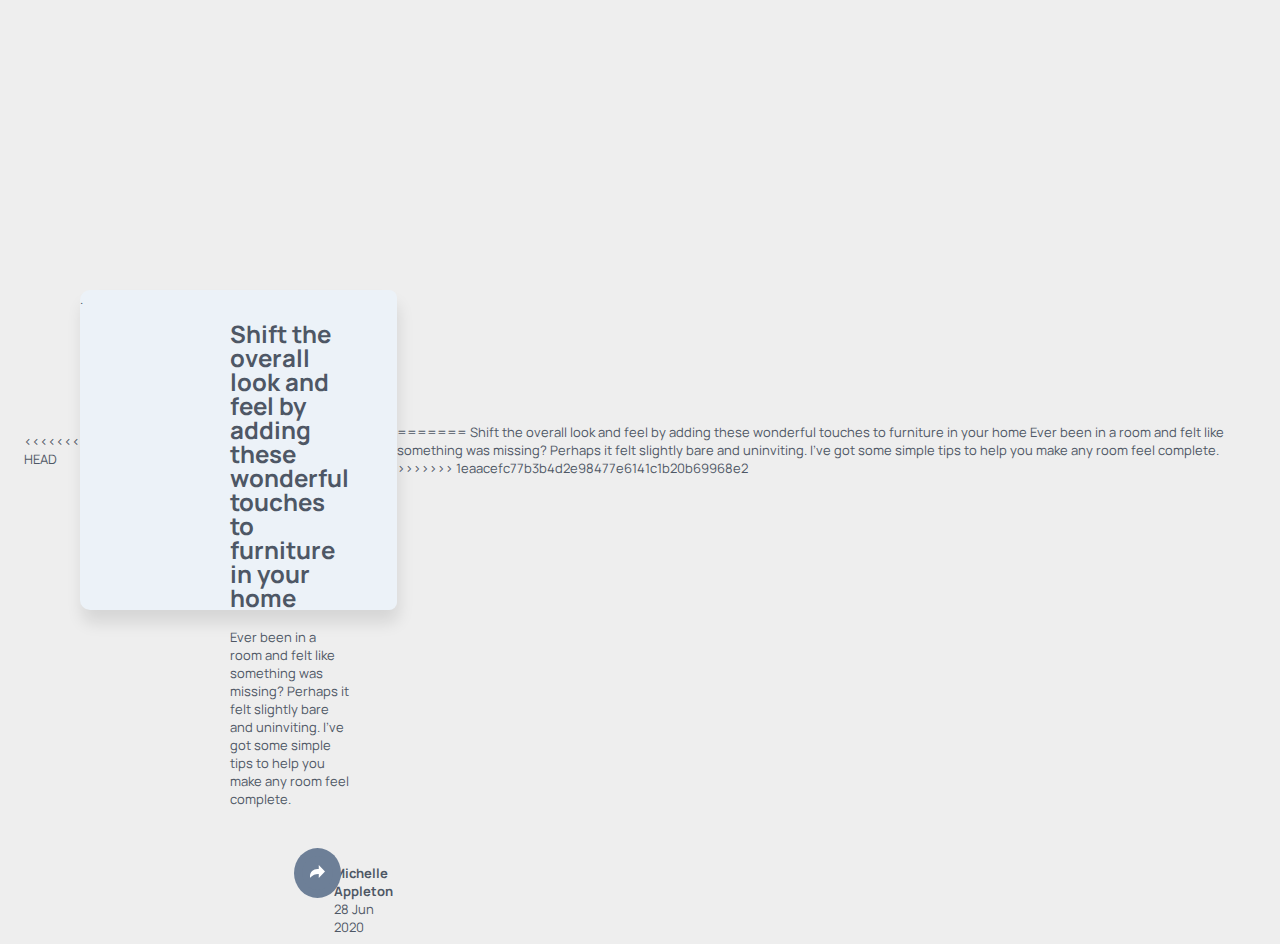
==== challenge1/index.html @ 692d2032 "Task DOne" ====
<!DOCTYPE html>
<html lang="en">
<head>
  <meta charset="UTF-8">
  <meta name="viewport" content="width=device-width, initial-scale=1.0"> <!-- displays site properly based on user's device -->
  <meta http-equiv="X-UA-Compatible" content="ie=edge">
  <link rel="icon" type="image/png" sizes="32x32" href="./images/favicon-32x32.png">
  <link href="https://fonts.googleapis.com/css2?family=Manrope:wght@500&display=swap" rel="stylesheet">
  <link rel="stylesheet" href="style.css">
  <title>Article</title>
  
<<<<<<< HEAD
</head>
<body>

 <div class="article">
   
     <div class="image">.
       <div class="bg"></div>
     </div>
   
   <div class="info">
     <h2 class="post_title">Shift the overall look and feel by adding these wonderful 
      touches to furniture in your home
      </h2>
     <p class="post_snippet"><br>Ever been in a room and felt like something was missing? Perhaps 
      it felt slightly bare and uninviting. I’ve got some simple tips 
      to help you make any room feel complete.</p>
     <div class="meta">
       <span class="pic"></span>
       <span class="publcation_info">
        <a href="#" class="author"><i class="author_icon"></i><strong>Michelle Appleton</strong></a><br>
        <span class="date"><i class="date"></i>28 Jun 2020</span>
       </span>
       <div class="tooltip">
         <div class="btn"><svg xmlns="http://www.w3.org/2000/svg" width="15" height="13"><path fill="white" d="M15 6.495L8.766.014V3.88H7.441C3.33 3.88 0 7.039 0 10.936v2.049l.589-.612C2.59 10.294 5.422 9.11 8.39 9.11h.375v3.867L15 6.495z"/></svg>
         </div>
        <span class="tooltiptext">
         <div class="share">SHARE</div>
         <div class="share"><a href="#" class"FB"><i><svg xmlns="http://www.w3.org/2000/svg" width="20" height="20"><path fill="#FFF" d="M18.896 0H1.104C.494 0 0 .494 0 1.104v17.793C0 19.506.494 20 1.104 20h9.58v-7.745H8.076V9.237h2.606V7.01c0-2.583 1.578-3.99 3.883-3.99 1.104 0 2.052.082 2.329.119v2.7h-1.598c-1.254 0-1.496.597-1.496 1.47v1.928h2.989l-.39 3.018h-2.6V20h5.098c.608 0 1.102-.494 1.102-1.104V1.104C20 .494 19.506 0 18.896 0z"/></svg></i></a></div>
         <div class="share"><a href="#" class="twitter"><i><svg xmlns="http://www.w3.org/2000/svg" width="20" height="17"><path fill="#FFF" d="M20 2.172a8.192 8.192 0 01-2.357.646 4.11 4.11 0 001.804-2.27 8.22 8.22 0 01-2.605.996A4.096 4.096 0 0013.847.248c-2.65 0-4.596 2.472-3.998 5.037A11.648 11.648 0 011.392 1a4.109 4.109 0 001.27 5.478 4.086 4.086 0 01-1.858-.513c-.045 1.9 1.318 3.679 3.291 4.075a4.113 4.113 0 01-1.853.07 4.106 4.106 0 003.833 2.849A8.25 8.25 0 010 14.658a11.616 11.616 0 006.29 1.843c7.618 0 11.922-6.434 11.663-12.205A8.354 8.354 0 0020 2.172z"/></svg></i></a></div>
         <div class="share"><a href="#" class="pintrest"><i><svg xmlns="http://www.w3.org/2000/svg" width="20" height="20"><path fill="#FFF" d="M10 0C4.478 0 0 4.477 0 10c0 4.237 2.636 7.855 6.356 9.312-.088-.791-.167-2.005.035-2.868.182-.78 1.172-4.97 1.172-4.97s-.299-.6-.299-1.486c0-1.39.806-2.428 1.81-2.428.852 0 1.264.64 1.264 1.408 0 .858-.545 2.14-.828 3.33-.236.995.5 1.807 1.48 1.807 1.778 0 3.144-1.874 3.144-4.58 0-2.393-1.72-4.068-4.177-4.068-2.845 0-4.515 2.135-4.515 4.34 0 .859.331 1.781.745 2.281a.3.3 0 01.069.288l-.278 1.133c-.044.183-.145.223-.335.134-1.249-.581-2.03-2.407-2.03-3.874 0-3.154 2.292-6.052 6.608-6.052 3.469 0 6.165 2.473 6.165 5.776 0 3.447-2.173 6.22-5.19 6.22-1.013 0-1.965-.525-2.291-1.148l-.623 2.378c-.226.869-.835 1.958-1.244 2.621.937.29 1.931.446 2.962.446 5.522 0 10-4.477 10-10S15.522 0 10 0z"/></svg></i></a></div>
        </span>
      </div>
      </div>
   </div>
 </div>
 <script src="main.js"></script>

=======
  <title>Article</title>
</head>
<body>

  Shift the overall look and feel by adding these wonderful 
  touches to furniture in your home

  Ever been in a room and felt like something was missing? Perhaps 
  it felt slightly bare and uninviting. I’ve got some simple tips 
  to help you make any room feel complete.
  
>>>>>>> 1eaacefc77b3b4d2e98477e6141c1b20b69968e2
</body>
</html>
---- challenge1/style.css ----
*{
  margin: 0;
  padding: 0;
  box-sizing: border-box;
}
html{
  font-size: 13px;
}
a{
  text-decoration: none;
  color: inherit;
}
body{
  font-family: 'Manrope', sans-serif;
  font-size: 13px;
  color: #4E5765;
  background-color: #eee;
  width: 100%;
  height: 100vh;
  /*to align in center*/
  display: flex;
  align-items: center;
  justify-content: center;
  padding: 0 24px;
}
.article{
   display: flex;
   flex-direction: column;
   width: 60%;
   height: 320px;
   background-color: #ECF2F8;
   box-shadow: 2px 13px 16px rgba(0,0,0,0.1);/*for very light effect*/
   
   border-radius: 10px;
}
.image{
  
  width: 40%;
  position: relative;
  z-index: 1;
  
  border-bottom-left-radius:10px ;
  border-top-left-radius:10px ;
  flex-basis: 40%;
}
.bg{
  width: 100%;
  height: 100%;
  position: absolute;
  top: 0;
  left: 0;
  background: url("images/drawers.jpg") center no-repeat;
  background-size: cover;
    /* z-index: -1; */
  border-bottom-left-radius:10px ;
  border-top-left-radius:10px ;
}
.info{
  background-color: #ECF2F8;
  padding: 32px 48px;
  flex-basis: 60%;
  position: relative;
  
  border-bottom-right-radius:8px ;
  border-top-right-radius:8px ;
}
.post_title{
  font-size: 24px;
  line-height: 1;
}
@media screen and (min-width: 375px){
  .article{
    flex-direction: row;
    max-height: 1440px;
  }
}
.tooltip {
  position: relative;
  display: inline-block;
  float: right;
  border-radius: 50%;
  background-color: #6D7F97;
}
.meta{
  position: relative;
  float: bottom;
}
/* Tooltip text */
.tooltip .tooltiptext {
  visibility: hidden;
  width: 240px;
  height:56px;
  display:flex;
  background-color: #4E5765;
  color: white;
  text-align: center;
  border-radius: 6px;
  padding: 5px 0;
  position: absolute;
  z-index: 1;
  bottom: 100%;
  left: 50%;
  margin-left: -120px;
  /* Position the tooltip text - see examples below! */
  position: absolute;
  z-index: 1;
}

/* Show the tooltip text when you mouse over the tooltip container */
.tooltip:hover .tooltiptext {
  visibility: visible;
}
.tooltip .tooltiptext::after {
  content: " ";
  position: absolute;
  
  top: 100%; /* At the bottom of the tooltip */
  left: 50%; 
   margin-left: -5px;
  border-width: 5px;
  
  border-style: solid;
  border-color: #314866 transparent transparent transparent;
}

div.btn{
  margin: 8px;
  position: relative;
  align-items: center;
  background-color: #6D7F97;
  border-radius: 50%;
  padding: 8px;
  
}
.pic {
  display: inline-block;
  
  width: 64px;
  height: 64px;
  position: absolute;
  margin-top: 8px;
  background: url("images/avatar-michelle.jpg") center no-repeat;
  background-size: cover;
  border-radius: 50%;
 
}
span.publcation_info{
  position: absolute;
  
  margin-left: 88px;
  margin-top: 8px;
  padding: 8px;
}
.meta{
  
  height: 80px;
  margin:32px 0px;
  padding: 8px;
}
.share{
  display: inline-block;
  position: relative;
  /* border: 1px solid red; */
  width:25%;
  padding: 8px;
  margin: auto;
  height: auto;
}
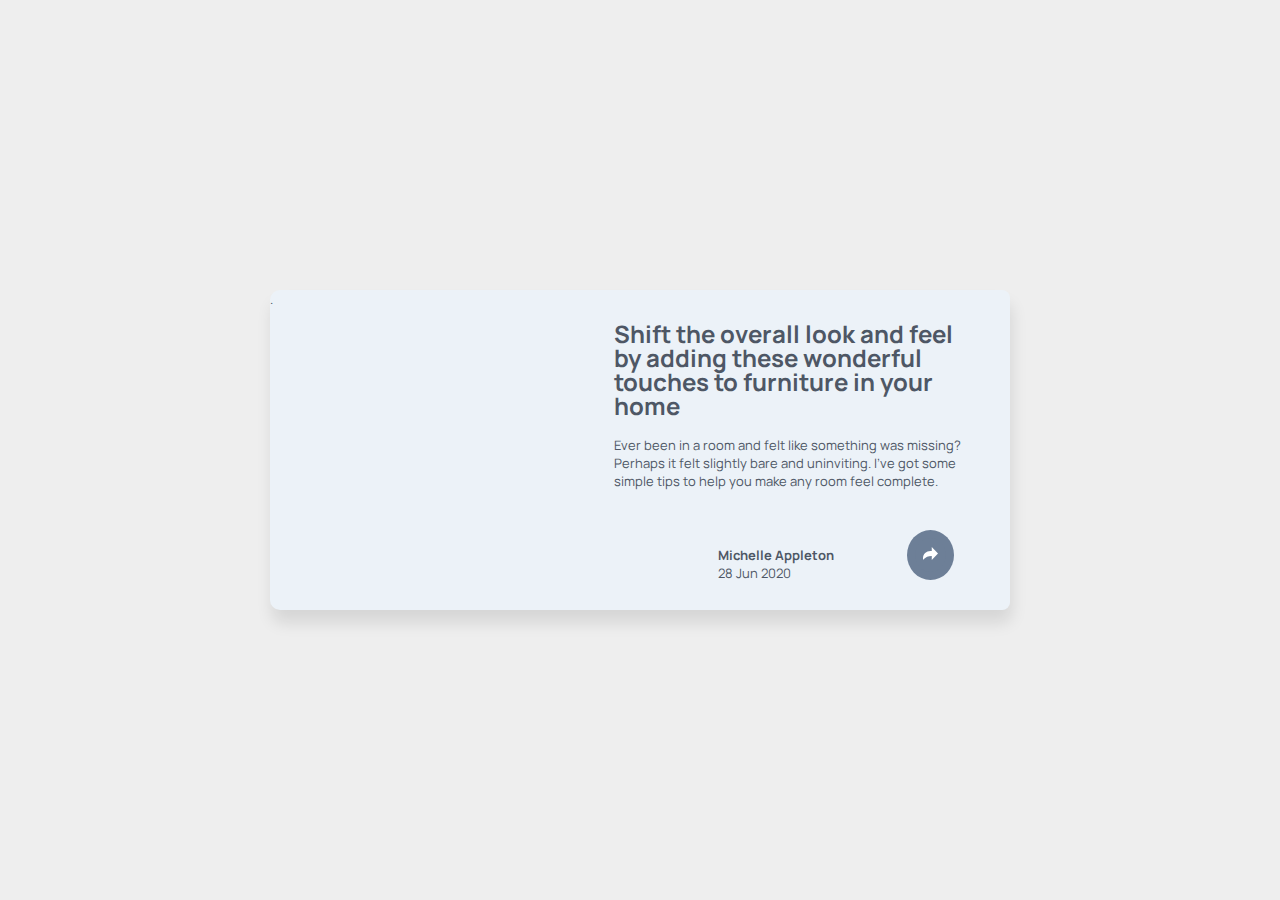
==== commit c8f79094: "Added working photos" ====
--- a/challenge1/index.html
+++ b/challenge1/index.html
@@ -8,8 +8,7 @@
   <link href="https://fonts.googleapis.com/css2?family=Manrope:wght@500&display=swap" rel="stylesheet">
   <link rel="stylesheet" href="style.css">
   <title>Article</title>
-  
-<<<<<<< HEAD
+
 </head>
 <body>
 
@@ -46,19 +45,5 @@
    </div>
  </div>
  <script src="main.js"></script>
-
-=======
-  <title>Article</title>
-</head>
-<body>
-
-  Shift the overall look and feel by adding these wonderful 
-  touches to furniture in your home
-
-  Ever been in a room and felt like something was missing? Perhaps 
-  it felt slightly bare and uninviting. I’ve got some simple tips 
-  to help you make any room feel complete.
-  
->>>>>>> 1eaacefc77b3b4d2e98477e6141c1b20b69968e2
 </body>
 </html>
--- a/challenge1/style.css
+++ b/challenge1/style.css
@@ -68,7 +68,7 @@
   font-size: 24px;
   line-height: 1;
 }
-@media screen and (min-width: 375px){
+@media screen and (min-width: 600px){
   .article{
     flex-direction: row;
     max-height: 1440px;
